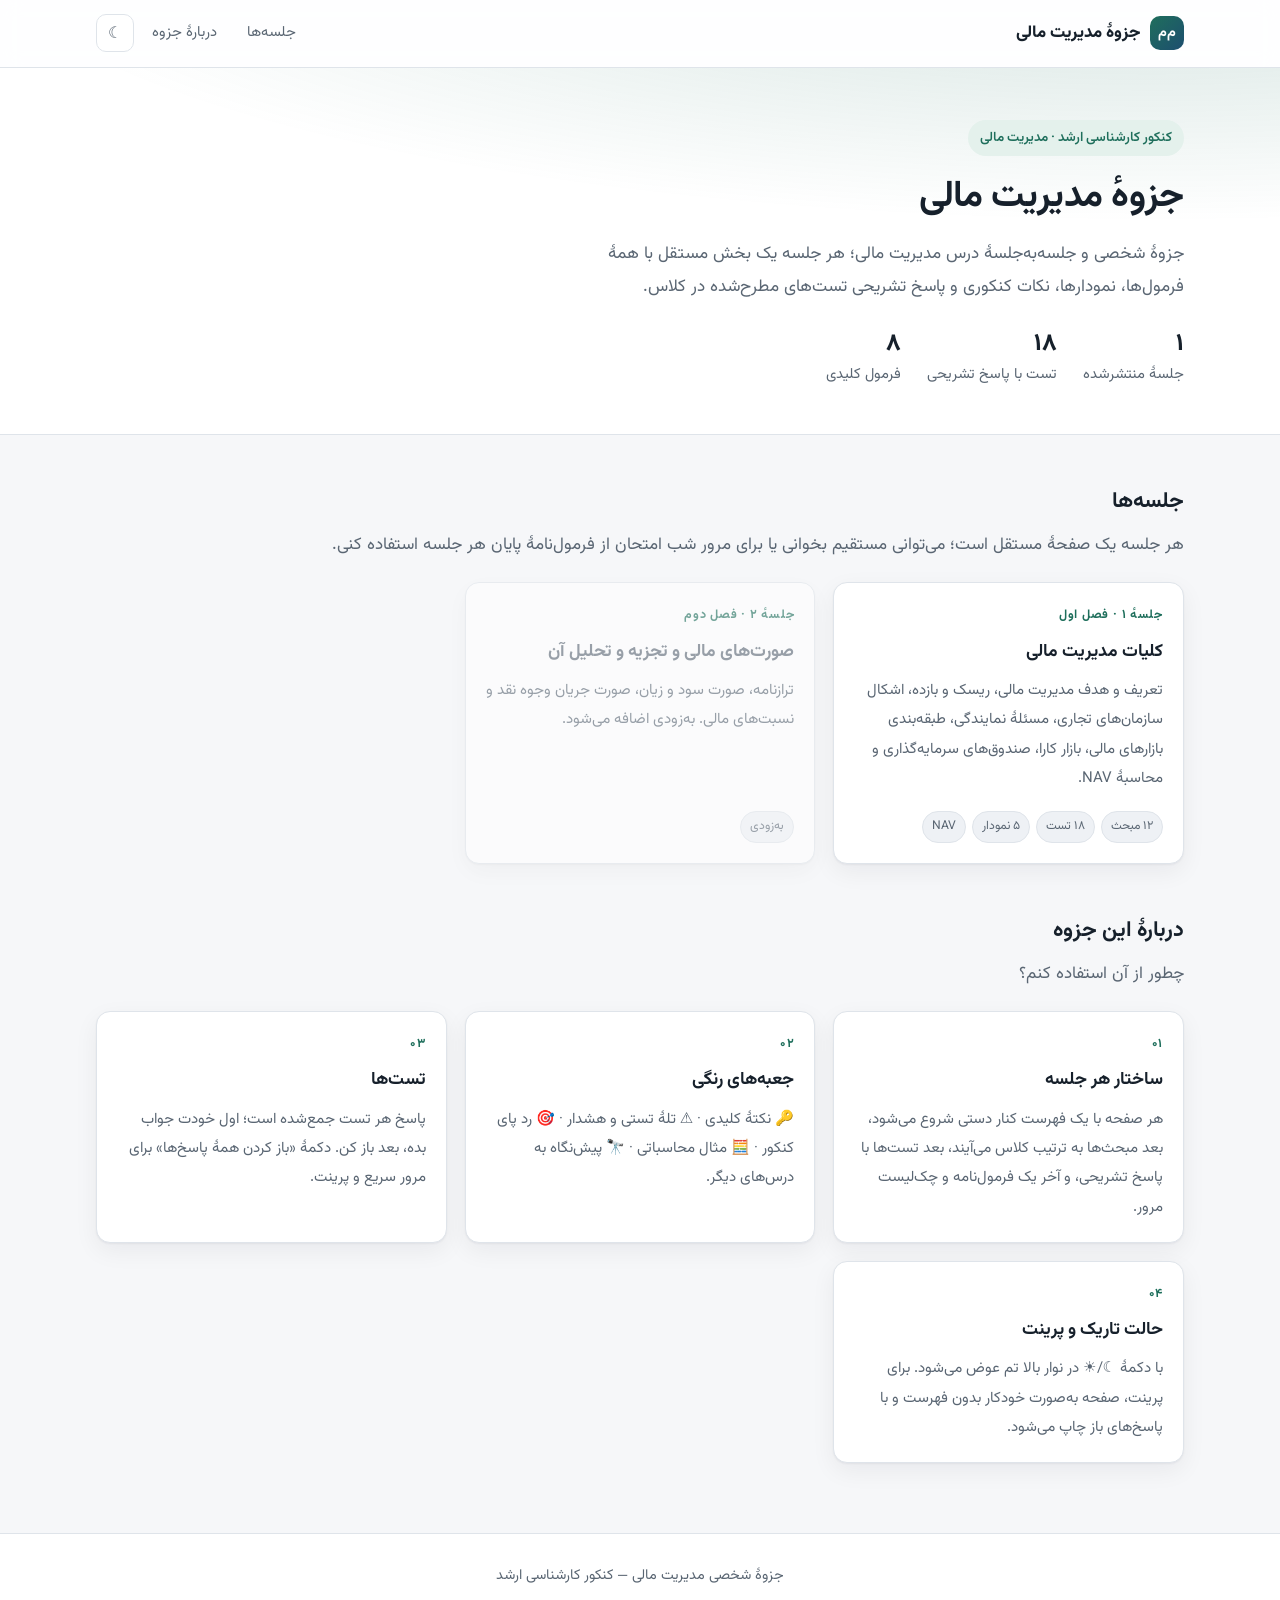
==== index.html @ 32c93c31 "افزودن سایت جزوهٔ مدیریت مالی و جلسهٔ اول (کلیات) - صفحهٔ اصلی با فهرست جلسه‌ها - جلسهٔ ۱ (فصل اول: " ====
<!doctype html>
<html lang="fa" dir="rtl">
<head>
<meta charset="utf-8">
<meta name="viewport" content="width=device-width, initial-scale=1">
<title>جزوهٔ مدیریت مالی</title>
<meta name="description" content="جزوهٔ شخصی مدیریت مالی برای کنکور کارشناسی ارشد — جلسه‌به‌جلسه، با فرمول‌ها، نمودارها و پاسخ تشریحی تست‌ها.">
<link rel="preconnect" href="https://fonts.googleapis.com">
<link rel="preconnect" href="https://fonts.gstatic.com" crossorigin>
<link rel="stylesheet" href="https://fonts.googleapis.com/css2?family=Vazirmatn:wght@400;600;700;800&display=swap">
<link rel="stylesheet" href="assets/styles.css">
<script src="assets/app.js" defer></script>
</head>
<body>

<header class="site-header">
  <div class="header-inner">
    <a class="logo" href="index.html">
      <span class="mark">م‌م</span>
      <span>جزوهٔ مدیریت مالی</span>
    </a>
    <nav class="header-nav">
      <a href="#sessions">جلسه‌ها</a>
      <a href="#about">دربارهٔ جزوه</a>
      <button class="theme-btn" type="button" aria-label="تغییر حالت نمایش">☾</button>
    </nav>
  </div>
</header>

<div class="hero">
  <div class="wrap">
    <span class="kicker">کنکور کارشناسی ارشد · مدیریت مالی</span>
    <h1>جزوهٔ مدیریت مالی</h1>
    <p>جزوهٔ شخصی و جلسه‌به‌جلسهٔ درس مدیریت مالی؛ هر جلسه یک بخش مستقل با همهٔ فرمول‌ها، نمودارها، نکات کنکوری و پاسخ تشریحی تست‌های مطرح‌شده در کلاس.</p>
    <div class="hero-stats">
      <div><b>۱</b> جلسهٔ منتشرشده</div>
      <div><b>۱۸</b> تست با پاسخ تشریحی</div>
      <div><b>۸</b> فرمول کلیدی</div>
    </div>
  </div>
</div>

<main class="wrap">

  <h2 class="section-title" id="sessions">جلسه‌ها</h2>
  <p class="section-sub">هر جلسه یک صفحهٔ مستقل است؛ می‌توانی مستقیم بخوانی یا برای مرور شب امتحان از فرمول‌نامهٔ پایان هر جلسه استفاده کنی.</p>

  <div class="cards">

    <div class="card">
      <span class="num">جلسهٔ ۱ · فصل اول</span>
      <h3><a href="sessions/01-koliyat.html">کلیات مدیریت مالی</a></h3>
      <p>تعریف و هدف مدیریت مالی، ریسک و بازده، اشکال سازمان‌های تجاری، مسئلهٔ نمایندگی، طبقه‌بندی بازارهای مالی، بازار کارا، صندوق‌های سرمایه‌گذاری و محاسبهٔ NAV.</p>
      <div class="tags">
        <span class="tag">۱۲ مبحث</span>
        <span class="tag">۱۸ تست</span>
        <span class="tag">۵ نمودار</span>
        <span class="tag">NAV</span>
      </div>
    </div>

    <div class="card soon">
      <span class="num">جلسهٔ ۲ · فصل دوم</span>
      <h3>صورت‌های مالی و تجزیه و تحلیل آن</h3>
      <p>ترازنامه، صورت سود و زیان، صورت جریان وجوه نقد و نسبت‌های مالی. به‌زودی اضافه می‌شود.</p>
      <div class="tags"><span class="tag">به‌زودی</span></div>
    </div>

  </div>

  <h2 class="section-title" id="about">دربارهٔ این جزوه</h2>
  <p class="section-sub">چطور از آن استفاده کنم؟</p>

  <div class="cards">
    <div class="card">
      <span class="num">۰۱</span>
      <h3>ساختار هر جلسه</h3>
      <p>هر صفحه با یک فهرست کنار دستی شروع می‌شود، بعد مبحث‌ها به ترتیب کلاس می‌آیند، بعد تست‌ها با پاسخ تشریحی، و آخر یک فرمول‌نامه و چک‌لیست مرور.</p>
    </div>
    <div class="card">
      <span class="num">۰۲</span>
      <h3>جعبه‌های رنگی</h3>
      <p>🔑 نکتهٔ کلیدی · ⚠️ تلهٔ تستی و هشدار · 🎯 رد پای کنکور · 🧮 مثال محاسباتی · 🔭 پیش‌نگاه به درس‌های دیگر.</p>
    </div>
    <div class="card">
      <span class="num">۰۳</span>
      <h3>تست‌ها</h3>
      <p>پاسخ هر تست جمع‌شده است؛ اول خودت جواب بده، بعد باز کن. دکمهٔ «باز کردن همهٔ پاسخ‌ها» برای مرور سریع و پرینت.</p>
    </div>
    <div class="card">
      <span class="num">۰۴</span>
      <h3>حالت تاریک و پرینت</h3>
      <p>با دکمهٔ ☾/☀ در نوار بالا تم عوض می‌شود. برای پرینت، صفحه به‌صورت خودکار بدون فهرست و با پاسخ‌های باز چاپ می‌شود.</p>
    </div>
  </div>

</main>

<button class="to-top" type="button" aria-label="برگشت به بالا">↑</button>

<footer class="site-footer" style="margin-top:70px">
  <div class="wrap">جزوهٔ شخصی مدیریت مالی — کنکور کارشناسی ارشد</div>
</footer>

</body>
</html>
---- assets/styles.css ----
/* ===== جزوه مدیریت مالی — استایل مشترک ===== */
:root{
  --bg:#f6f7f9;
  --bg-soft:#ffffff;
  --bg-alt:#eef1f5;
  --text:#16202b;
  --text-soft:#5a6673;
  --line:#dfe4ea;
  --brand:#1f6f5c;
  --brand-soft:#e4f1ec;
  --brand-2:#1d4e6f;
  --accent:#b45309;
  --accent-soft:#fdf2e3;
  --danger:#9f2c2c;
  --danger-soft:#fbeaea;
  --ok:#1f6f3f;
  --ok-soft:#e7f3ec;
  --radius:14px;
  --shadow:0 1px 2px rgba(16,24,40,.05), 0 8px 24px rgba(16,24,40,.06);
  --maxw:1120px;
}
@media (prefers-color-scheme: dark){
  :root:not([data-theme="light"]){
    --bg:#0f1419;
    --bg-soft:#161c23;
    --bg-alt:#1d242c;
    --text:#e7edf3;
    --text-soft:#9aa7b4;
    --line:#2a333d;
    --brand:#5fc0a4;
    --brand-soft:#15302a;
    --brand-2:#7cb8de;
    --accent:#e0a458;
    --accent-soft:#332614;
    --danger:#e98a8a;
    --danger-soft:#3a1f1f;
    --ok:#74c994;
    --ok-soft:#163026;
    --shadow:0 1px 2px rgba(0,0,0,.3), 0 8px 24px rgba(0,0,0,.35);
  }
}
:root[data-theme="dark"]{
  --bg:#0f1419;
  --bg-soft:#161c23;
  --bg-alt:#1d242c;
  --text:#e7edf3;
  --text-soft:#9aa7b4;
  --line:#2a333d;
  --brand:#5fc0a4;
  --brand-soft:#15302a;
  --brand-2:#7cb8de;
  --accent:#e0a458;
  --accent-soft:#332614;
  --danger:#e98a8a;
  --danger-soft:#3a1f1f;
  --ok:#74c994;
  --ok-soft:#163026;
  --shadow:0 1px 2px rgba(0,0,0,.3), 0 8px 24px rgba(0,0,0,.35);
}

*{box-sizing:border-box}
html{scroll-behavior:smooth;scroll-padding-top:84px}
body{
  margin:0;
  background:var(--bg);
  color:var(--text);
  font-family:"Vazirmatn","Segoe UI",Tahoma,system-ui,sans-serif;
  font-size:17px;
  line-height:1.95;
  -webkit-font-smoothing:antialiased;
}
a{color:var(--brand-2);text-decoration:none}
a:hover{text-decoration:underline}
img,svg{max-width:100%}

/* ---------- Header ---------- */
.site-header{
  position:sticky;top:0;z-index:50;
  background:var(--bg-soft);
  background:color-mix(in srgb, var(--bg-soft) 88%, transparent);
  backdrop-filter:blur(10px);
  border-bottom:1px solid var(--line);
}
.header-inner{
  max-width:var(--maxw);margin:0 auto;padding:12px 16px;
  display:flex;align-items:center;gap:14px;flex-wrap:wrap;
}
.logo{display:flex;align-items:center;gap:10px;font-weight:800;font-size:1.05rem;color:var(--text)}
.logo:hover{text-decoration:none}
.logo .mark{
  width:34px;height:34px;border-radius:10px;flex:0 0 auto;
  background:linear-gradient(135deg,var(--brand),var(--brand-2));
  display:grid;place-items:center;color:#fff;font-size:.9rem;font-weight:700
}
.header-nav{display:flex;gap:6px;margin-inline-start:auto;align-items:center;flex-wrap:wrap}
.header-nav a{
  padding:7px 12px;border-radius:9px;color:var(--text-soft);font-size:.92rem
}
.header-nav a:hover{background:var(--bg-alt);color:var(--text);text-decoration:none}
.theme-btn{
  border:1px solid var(--line);background:var(--bg-soft);color:var(--text-soft);
  width:38px;height:38px;border-radius:10px;cursor:pointer;font-size:1rem;line-height:1
}
.theme-btn:hover{color:var(--text);border-color:var(--brand)}

/* ---------- Layout ---------- */
.wrap{max-width:var(--maxw);margin:0 auto;padding:0 16px}
.layout{
  max-width:var(--maxw);margin:0 auto;padding:28px 16px 80px;
  display:grid;grid-template-columns:260px minmax(0,1fr);gap:34px;align-items:start;
}
.toc{
  position:sticky;top:84px;max-height:calc(100vh - 110px);overflow:auto;
  background:var(--bg-soft);border:1px solid var(--line);border-radius:var(--radius);
  padding:16px;font-size:.92rem;box-shadow:var(--shadow)
}
.toc h2{font-size:.82rem;letter-spacing:.04em;color:var(--text-soft);margin:0 0 10px;text-transform:uppercase}
.toc ol{list-style:none;margin:0;padding:0;counter-reset:toc}
.toc li{counter-increment:toc;margin-bottom:2px}
.toc li a{
  display:block;padding:6px 9px;border-radius:8px;color:var(--text-soft);line-height:1.6
}
.toc li a::before{content:counter(toc, persian) ". ";color:var(--brand);font-variant-numeric:tabular-nums}
.toc li a:hover,.toc li a.active{background:var(--brand-soft);color:var(--text);text-decoration:none}

/* ---------- Hero ---------- */
.hero{
  background:
    radial-gradient(1200px 300px at 90% -40%, color-mix(in srgb,var(--brand) 22%, transparent), transparent),
    var(--bg-soft);
  border-bottom:1px solid var(--line);
  padding:52px 0 44px;
}
.hero h1{margin:0 0 12px;font-size:2.3rem;line-height:1.5;letter-spacing:-.01em}
.hero p{margin:0;color:var(--text-soft);font-size:1.07rem;max-width:62ch}
.hero .kicker{
  display:inline-block;margin-bottom:14px;padding:5px 12px;border-radius:999px;
  background:var(--brand-soft);color:var(--brand);font-size:.84rem;font-weight:600
}
.hero-stats{display:flex;gap:26px;flex-wrap:wrap;margin-top:24px}
.hero-stats div{font-size:.92rem;color:var(--text-soft)}
.hero-stats b{display:block;font-size:1.5rem;color:var(--text);font-weight:800;line-height:1.4}

/* ---------- Cards ---------- */
.section-title{font-size:1.35rem;margin:46px 0 6px}
.section-sub{color:var(--text-soft);margin:0 0 20px}
.cards{display:grid;grid-template-columns:repeat(auto-fill,minmax(270px,1fr));gap:18px}
.card{
  background:var(--bg-soft);border:1px solid var(--line);border-radius:var(--radius);
  padding:20px;box-shadow:var(--shadow);display:flex;flex-direction:column;gap:10px;
  transition:transform .15s ease, border-color .15s ease
}
.card:hover{transform:translateY(-2px);border-color:var(--brand)}
.card .num{
  font-size:.78rem;font-weight:700;color:var(--brand);letter-spacing:.06em
}
.card h3{margin:0;font-size:1.1rem;line-height:1.6}
.card h3 a{color:var(--text)}
.card p{margin:0;color:var(--text-soft);font-size:.94rem}
.card .tags{display:flex;gap:6px;flex-wrap:wrap;margin-top:auto;padding-top:8px}
.tag{
  font-size:.76rem;padding:3px 9px;border-radius:999px;
  background:var(--bg-alt);color:var(--text-soft);border:1px solid var(--line)
}
.card.soon{opacity:.6}
.card.soon h3{color:var(--text-soft)}

/* ---------- Article ---------- */
article h1{font-size:2rem;line-height:1.5;margin:0 0 8px}
article .lead{color:var(--text-soft);font-size:1.05rem;margin:0 0 8px}
article h2{
  font-size:1.45rem;margin:52px 0 14px;padding-bottom:10px;
  border-bottom:2px solid var(--brand-soft);scroll-margin-top:90px
}
article h2 .n{
  display:inline-grid;place-items:center;width:30px;height:30px;border-radius:9px;
  background:var(--brand);color:#fff;font-size:.9rem;margin-inline-end:10px;vertical-align:middle
}
article h3{font-size:1.14rem;margin:30px 0 10px;color:var(--text)}
article h4{font-size:1rem;margin:22px 0 8px;color:var(--brand)}
article p{margin:0 0 14px}
article ul,article ol{margin:0 0 16px;padding-inline-start:26px}
article li{margin-bottom:8px}
article li::marker{color:var(--brand)}
strong,b{font-weight:700}
mark{background:var(--accent-soft);color:var(--text);padding:1px 4px;border-radius:4px}

.breadcrumb{font-size:.9rem;color:var(--text-soft);margin-bottom:14px}
.breadcrumb a{color:var(--text-soft)}

/* ---------- Boxes ---------- */
.box{
  border:1px solid var(--line);border-inline-start:4px solid var(--brand);
  background:var(--bg-soft);border-radius:12px;padding:16px 18px;margin:20px 0
}
.box .box-title{font-weight:700;margin-bottom:6px;display:flex;align-items:center;gap:8px}
.box p:last-child,.box ul:last-child,.box ol:last-child{margin-bottom:0}
.box.key{border-inline-start-color:var(--brand);background:var(--brand-soft)}
.box.warn{border-inline-start-color:var(--accent);background:var(--accent-soft)}
.box.trap{border-inline-start-color:var(--danger);background:var(--danger-soft)}
.box.tip{border-inline-start-color:var(--brand-2)}
.box.konkur{border-inline-start-color:var(--ok);background:var(--ok-soft)}

/* ---------- Formula ---------- */
.formula{
  direction:ltr;text-align:center;
  background:var(--bg-alt);border:1px dashed var(--line);border-radius:12px;
  padding:16px 14px;margin:18px 0;font-size:1.12rem;overflow-x:auto;
  font-family:"Vazirmatn","Cambria Math","Times New Roman",serif
}
.formula .frac{display:inline-flex;flex-direction:column;vertical-align:middle;margin:0 .35em;text-align:center}
.formula .frac > span:first-child{border-bottom:1.5px solid currentColor;padding:0 .4em .15em}
.formula .frac > span:last-child{padding:.15em .4em 0}
.formula-note{text-align:center;color:var(--text-soft);font-size:.88rem;margin:-8px 0 20px}
.fx{direction:ltr;display:inline-block;font-family:"Cambria Math","Times New Roman",serif;white-space:nowrap}

/* ---------- Tables ---------- */
.table-wrap{overflow-x:auto;margin:20px 0;border:1px solid var(--line);border-radius:12px}
table{width:100%;border-collapse:collapse;font-size:.94rem;background:var(--bg-soft)}
th,td{padding:11px 13px;text-align:right;border-bottom:1px solid var(--line);vertical-align:top}
thead th{background:var(--bg-alt);font-weight:700;white-space:nowrap}
tbody tr:last-child td{border-bottom:none}
tbody tr:hover{background:var(--bg-alt)}
td.num,th.num{direction:ltr;text-align:center;font-variant-numeric:tabular-nums}

/* ---------- Figures ---------- */
figure{margin:24px 0;background:var(--bg-soft);border:1px solid var(--line);border-radius:12px;padding:18px}
figcaption{color:var(--text-soft);font-size:.88rem;margin-top:10px;text-align:center}
.chart{display:block;margin:0 auto;width:100%;height:auto}
.chart text{font-family:"Vazirmatn",sans-serif;font-size:11px;fill:var(--text-soft)}
.chart .ax{stroke:var(--text-soft);stroke-width:1.2}
.chart .grid{stroke:var(--line);stroke-width:1;stroke-dasharray:3 4}
.chart .ln{fill:none;stroke:var(--brand);stroke-width:2.4;stroke-linejoin:round}
.chart .ln2{fill:none;stroke:var(--accent);stroke-width:2.4;stroke-dasharray:6 5}
.chart .ln3{fill:none;stroke:var(--brand-2);stroke-width:2.4}
.chart .lbl{fill:var(--text);font-weight:600}
.chart .evt{stroke:var(--danger);stroke-width:1.4;stroke-dasharray:4 4}

/* ---------- Quiz ---------- */
.quiz{
  border:1px solid var(--line);border-radius:var(--radius);background:var(--bg-soft);
  padding:18px;margin:22px 0;box-shadow:var(--shadow)
}
.quiz-head{display:flex;gap:10px;align-items:flex-start;margin-bottom:12px}
.quiz-badge{
  flex:0 0 auto;background:var(--brand);color:#fff;border-radius:8px;
  padding:3px 10px;font-size:.8rem;font-weight:700;white-space:nowrap
}
.quiz-badge.k{background:var(--accent)}
.quiz-q{font-weight:600;margin:0}
.quiz ol.opts{list-style:none;counter-reset:o;padding:0;margin:0 0 14px}
.quiz ol.opts li{
  counter-increment:o;margin-bottom:7px;padding:9px 12px;border:1px solid var(--line);
  border-radius:10px;background:var(--bg);display:flex;gap:9px
}
.quiz ol.opts li::before{
  content:counter(o) ")";color:var(--brand);font-weight:700;flex:0 0 auto;
  font-variant-numeric:tabular-nums
}
.quiz.revealed ol.opts li.right{border-color:var(--ok);background:var(--ok-soft)}
.quiz.revealed ol.opts li.right::before{color:var(--ok)}
.quiz details{border-top:1px dashed var(--line);padding-top:12px}
.quiz details summary{
  cursor:pointer;font-weight:700;color:var(--brand);list-style:none;
  display:inline-flex;align-items:center;gap:7px;user-select:none
}
.quiz details summary::-webkit-details-marker{display:none}
.quiz details summary::before{content:"▸";transition:transform .15s}
.quiz details[open] summary::before{transform:rotate(-90deg)}
.quiz details > div{padding-top:10px}
.quiz details p:last-child{margin-bottom:0}
.ans{
  display:inline-block;background:var(--ok-soft);color:var(--ok);border:1px solid var(--ok);
  border-radius:8px;padding:2px 10px;font-weight:700;font-size:.9rem;margin-bottom:8px
}

/* ---------- Misc ---------- */
.pills{display:flex;gap:8px;flex-wrap:wrap;margin:16px 0}
.pill{
  background:var(--bg-alt);border:1px solid var(--line);border-radius:999px;
  padding:5px 13px;font-size:.88rem;color:var(--text-soft)
}
.cheat{
  background:var(--bg-soft);border:1px solid var(--line);border-radius:var(--radius);
  padding:18px;margin:24px 0;box-shadow:var(--shadow)
}
.cheat h3{margin-top:0}
.pager{
  display:flex;justify-content:space-between;gap:12px;margin-top:56px;
  padding-top:22px;border-top:1px solid var(--line);flex-wrap:wrap
}
.pager a{
  padding:10px 16px;border:1px solid var(--line);border-radius:10px;
  background:var(--bg-soft);color:var(--text)
}
.pager a:hover{border-color:var(--brand);text-decoration:none}
.site-footer{
  border-top:1px solid var(--line);background:var(--bg-soft);
  padding:28px 0;color:var(--text-soft);font-size:.9rem;text-align:center
}
.to-top{
  position:fixed;inset-block-end:22px;inset-inline-start:22px;z-index:60;
  width:44px;height:44px;border-radius:50%;border:1px solid var(--line);
  background:var(--bg-soft);color:var(--text);cursor:pointer;box-shadow:var(--shadow);
  display:none;place-items:center;font-size:1.1rem
}
.to-top.show{display:grid}

@media (max-width:900px){
  .layout{grid-template-columns:1fr;gap:18px;padding-top:18px}
  .toc{position:static;max-height:none;order:-1}
  .hero{padding:34px 0 30px}
  .hero h1{font-size:1.65rem}
  body{font-size:16px}
  article h1{font-size:1.55rem}
  article h2{font-size:1.22rem}
}
@media print{
  .site-header,.toc,.to-top,.pager,.site-footer{display:none}
  .layout{display:block;padding:0}
  .quiz details{display:block}
  .quiz ol.opts li.right{border-color:#000;background:#f1f1f1}
  body{background:#fff;color:#000;font-size:11pt}
}
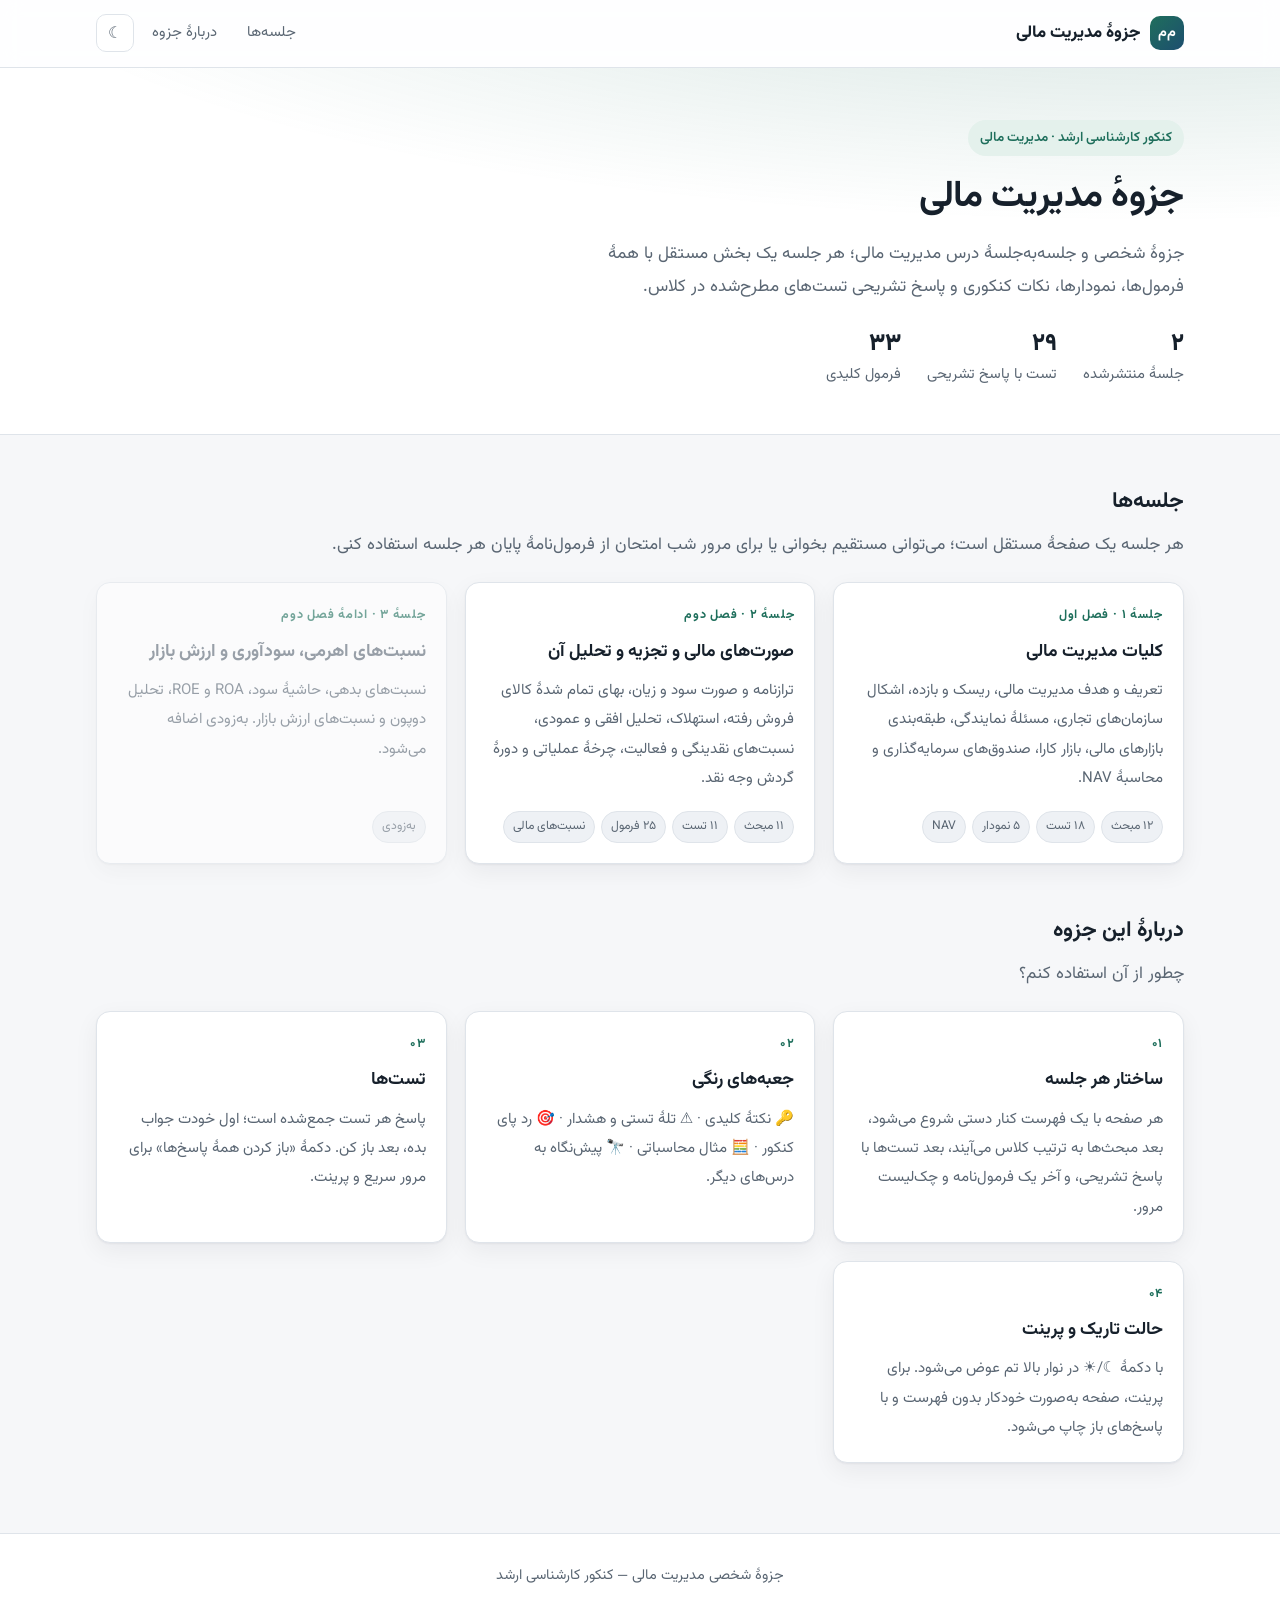
==== commit 4612f6bd: "افزودن جلسهٔ دوم: صورت‌های مالی و تجزیه و تحلیل آن - ۱۱ مبحث از ترازنامه و صورت سود و زیان تا نسبت‌ه" ====
--- a/index.html
+++ b/index.html
@@ -33,9 +33,9 @@
     <h1>جزوهٔ مدیریت مالی</h1>
     <p>جزوهٔ شخصی و جلسه‌به‌جلسهٔ درس مدیریت مالی؛ هر جلسه یک بخش مستقل با همهٔ فرمول‌ها، نمودارها، نکات کنکوری و پاسخ تشریحی تست‌های مطرح‌شده در کلاس.</p>
     <div class="hero-stats">
-      <div><b>۱</b> جلسهٔ منتشرشده</div>
-      <div><b>۱۸</b> تست با پاسخ تشریحی</div>
-      <div><b>۸</b> فرمول کلیدی</div>
+      <div><b>۲</b> جلسهٔ منتشرشده</div>
+      <div><b>۲۹</b> تست با پاسخ تشریحی</div>
+      <div><b>۳۳</b> فرمول کلیدی</div>
     </div>
   </div>
 </div>
@@ -59,10 +59,22 @@
       </div>
     </div>
 
+    <div class="card">
+      <span class="num">جلسهٔ ۲ · فصل دوم</span>
+      <h3><a href="sessions/02-financial-statements.html">صورت‌های مالی و تجزیه و تحلیل آن</a></h3>
+      <p>ترازنامه و صورت سود و زیان، بهای تمام شدهٔ کالای فروش رفته، استهلاک، تحلیل افقی و عمودی، نسبت‌های نقدینگی و فعالیت، چرخهٔ عملیاتی و دورهٔ گردش وجه نقد.</p>
+      <div class="tags">
+        <span class="tag">۱۱ مبحث</span>
+        <span class="tag">۱۱ تست</span>
+        <span class="tag">۲۵ فرمول</span>
+        <span class="tag">نسبت‌های مالی</span>
+      </div>
+    </div>
+
     <div class="card soon">
-      <span class="num">جلسهٔ ۲ · فصل دوم</span>
-      <h3>صورت‌های مالی و تجزیه و تحلیل آن</h3>
-      <p>ترازنامه، صورت سود و زیان، صورت جریان وجوه نقد و نسبت‌های مالی. به‌زودی اضافه می‌شود.</p>
+      <span class="num">جلسهٔ ۳ · ادامهٔ فصل دوم</span>
+      <h3>نسبت‌های اهرمی، سودآوری و ارزش بازار</h3>
+      <p>نسبت‌های بدهی، حاشیهٔ سود، ROA و ROE، تحلیل دوپون و نسبت‌های ارزش بازار. به‌زودی اضافه می‌شود.</p>
       <div class="tags"><span class="tag">به‌زودی</span></div>
     </div>
 
